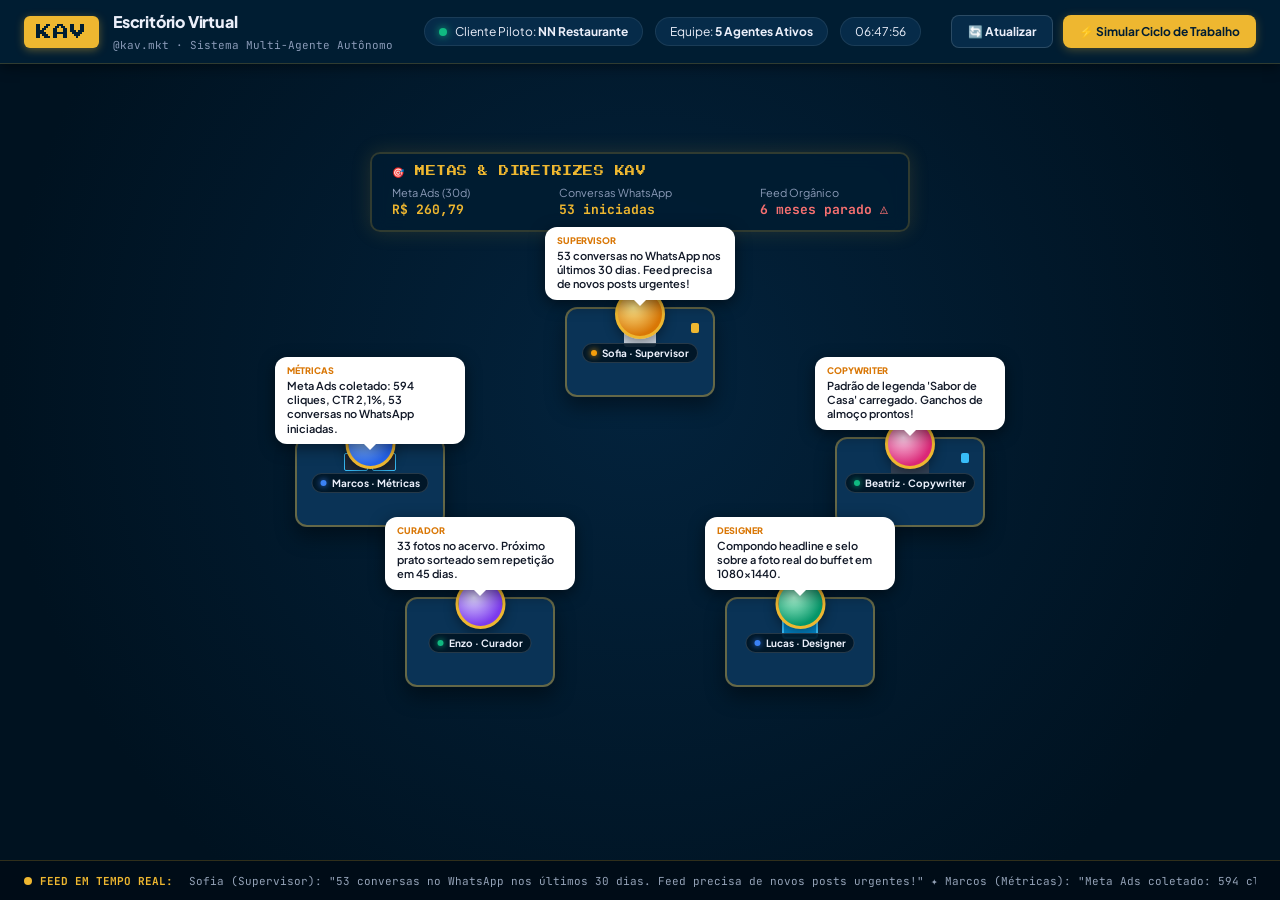
==== escritorio-kav/index.html @ 00865d6b "feat: cria ambiente visual do escritorio virtual da Kav (avatares e estacoes)" ====
<!DOCTYPE html>
<html lang="pt-BR">
<head>
  <meta charset="UTF-8">
  <meta name="viewport" content="width=device-width, initial-scale=1.0">
  <title>Kav — Escritório Virtual de Agentes de IA</title>
  <link rel="preconnect" href="https://fonts.googleapis.com">
  <link rel="preconnect" href="https://fonts.gstatic.com" crossorigin>
  <link href="https://fonts.googleapis.com/css2?family=Press+Start+2P&family=Plus+Jakarta+Sans:wght@400;600;700;800&family=JetBrains+Mono:wght@400;600&display=swap" rel="stylesheet">
  <link rel="stylesheet" href="style.css">
</head>
<body>
  <!-- Header / Top Bar -->
  <header class="top-nav">
    <div class="brand">
      <div class="brand-logo">KAV</div>
      <div class="brand-meta">
        <h1>Escritório Virtual</h1>
        <span class="sub">@kav.mkt · Sistema Multi-Agente Autônomo</span>
      </div>
    </div>

    <div class="status-center">
      <div class="pill client-pill">
        <span class="dot live"></span>
        <span>Cliente Piloto: <strong>NN Restaurante</strong></span>
      </div>
      <div class="pill team-pill">
        <span>Equipe: <strong>5 Agentes Ativos</strong></span>
      </div>
      <div class="pill time-pill" id="live-clock">--:--:--</div>
    </div>

    <div class="actions">
      <button id="btn-refresh" class="btn btn-secondary" title="Recarregar estado atual dos agentes">
        🔄 Atualizar
      </button>
      <button id="btn-demo" class="btn btn-primary" title="Demonstrar o fluxo completo dos agentes trabalhando em cadeia">
        ⚡ Simular Ciclo de Trabalho
      </button>
    </div>
  </header>

  <!-- Main Isometric Office Canvas / Container -->
  <main class="office-container">
    <div class="isometric-world">
      <!-- Office Wall Decor & Whiteboard -->
      <div class="wall-board">
        <div class="board-header">🎯 METAS & DIRETRIZES KAV</div>
        <div class="board-content">
          <div class="board-metric">
            <span class="label">Meta Ads (30d)</span>
            <span class="val highlight">R$ 260,79</span>
          </div>
          <div class="board-metric">
            <span class="label">Conversas WhatsApp</span>
            <span class="val highlight">53 iniciadas</span>
          </div>
          <div class="board-metric">
            <span class="label">Feed Orgânico</span>
            <span class="val warning">6 meses parado ⚠️</span>
          </div>
        </div>
      </div>

      <!-- Floor Grid & Workstations -->
      <div class="office-floor">

        <!-- 1. Estação Supervisor (Centro / Diretoria) -->
        <div class="workstation station-supervisor" data-agent="supervisor">
          <div class="speech-bubble" id="bubble-supervisor">
            <span class="agent-tag">Supervisor</span>
            <p class="bubble-text">Monitorando contas e alinhamento entre tráfego e conteúdo.</p>
          </div>
          <div class="desk supervisor-desk">
            <div class="desk-surface">
              <div class="laptop pro"></div>
              <div class="coffee-mug gold"></div>
              <div class="dashboard-holo"></div>
            </div>
            <div class="avatar-entity" id="avatar-supervisor">
              <div class="avatar-sprite avatar-sofia"></div>
              <div class="name-badge">
                <span class="badge-dot status-online"></span>
                <span>Sofia · Supervisor</span>
              </div>
            </div>
          </div>
        </div>

        <!-- 2. Estação Analista de Métricas -->
        <div class="workstation station-metricas" data-agent="metricas">
          <div class="speech-bubble" id="bubble-metricas">
            <span class="agent-tag">Métricas</span>
            <p class="bubble-text">Conectado à Graph API do Meta Ads. 53 conversas ativas.</p>
          </div>
          <div class="desk analytics-desk">
            <div class="desk-surface">
              <div class="multi-monitors">
                <div class="screen screen-left"></div>
                <div class="screen screen-main"></div>
              </div>
              <div class="server-rack-small"></div>
            </div>
            <div class="avatar-entity" id="avatar-metricas">
              <div class="avatar-sprite avatar-marcos"></div>
              <div class="name-badge">
                <span class="badge-dot status-online"></span>
                <span>Marcos · Métricas</span>
              </div>
            </div>
          </div>
        </div>

        <!-- 3. Estação Redatora / Copywriter -->
        <div class="workstation station-copywriter" data-agent="copywriter">
          <div class="speech-bubble" id="bubble-copywriter">
            <span class="agent-tag">Copywriter</span>
            <p class="bubble-text">Escrevendo chamadas e legendas no padrão do cliente.</p>
          </div>
          <div class="desk copy-desk">
            <div class="desk-surface">
              <div class="keyboard-mech"></div>
              <div class="paper-stack"></div>
              <div class="coffee-mug navy"></div>
            </div>
            <div class="avatar-entity" id="avatar-copywriter">
              <div class="avatar-sprite avatar-beatriz"></div>
              <div class="name-badge">
                <span class="badge-dot status-online"></span>
                <span>Beatriz · Copywriter</span>
              </div>
            </div>
          </div>
        </div>

        <!-- 4. Estação Designer / Diretor de Arte -->
        <div class="workstation station-designer" data-agent="designer">
          <div class="speech-bubble" id="bubble-designer">
            <span class="agent-tag">Designer</span>
            <p class="bubble-text">Diagramando layouts 1080x1440 sobre as fotos reais.</p>
          </div>
          <div class="desk design-desk">
            <div class="desk-surface">
              <div class="drawing-tablet"></div>
              <div class="pantone-swatch"></div>
              <div class="post-preview-holo"></div>
            </div>
            <div class="avatar-entity" id="avatar-designer">
              <div class="avatar-sprite avatar-lucas"></div>
              <div class="name-badge">
                <span class="badge-dot status-online"></span>
                <span>Lucas · Designer</span>
              </div>
            </div>
          </div>
        </div>

        <!-- 5. Estação Curador de Catálogo & Acervo -->
        <div class="workstation station-pesquisador" data-agent="pesquisador">
          <div class="speech-bubble" id="bubble-pesquisador">
            <span class="agent-tag">Curador</span>
            <p class="bubble-text">33 fotos no acervo. Rotação ativa sem repetições em 45 dias.</p>
          </div>
          <div class="desk curator-desk">
            <div class="desk-surface">
              <div class="photo-album"></div>
              <div class="catalog-box"></div>
            </div>
            <div class="avatar-entity" id="avatar-pesquisador">
              <div class="avatar-sprite avatar-enzo"></div>
              <div class="name-badge">
                <span class="badge-dot status-online"></span>
                <span>Enzo · Curador</span>
              </div>
            </div>
          </div>
        </div>

      </div> <!-- /office-floor -->
    </div> <!-- /isometric-world -->
  </main>

  <!-- Live Feed Ticker at Bottom -->
  <footer class="activity-bar">
    <div class="feed-label">
      <span class="pulse-indicator"></span>
      <span>FEED EM TEMPO REAL:</span>
    </div>
    <div class="feed-ticker-container">
      <div class="feed-ticker" id="feed-ticker">
        Carregando atividades dos agentes da Kav...
      </div>
    </div>
  </footer>

  <!-- Modal / Crachá Detalhado do Funcionário -->
  <div class="modal-overlay" id="agent-modal">
    <div class="modal-card">
      <button class="btn-close" id="modal-close">&times;</button>
      <div class="modal-header">
        <div class="modal-avatar-preview" id="modal-avatar-icon"></div>
        <div>
          <h2 id="modal-name">Nome do Agente</h2>
          <span class="modal-role" id="modal-role">Cargo</span>
          <span class="modal-dept" id="modal-dept">Departamento</span>
        </div>
      </div>

      <div class="modal-body">
        <div class="modal-section">
          <h4>STATUS ATUAL</h4>
          <div class="status-indicator-box">
            <span class="badge-dot" id="modal-status-dot"></span>
            <span id="modal-status-text">Online</span>
          </div>
        </div>

        <div class="modal-section">
          <h4>EM EXECUÇÃO</h4>
          <p class="task-desc" id="modal-current-task">Monitorando contas e campanhas.</p>
        </div>

        <div class="modal-section">
          <h4>FALA DO AVATAR</h4>
          <div class="quote-box" id="modal-speech">"..."</div>
        </div>

        <div class="modal-section">
          <h4>HISTÓRICO RECENTE</h4>
          <ul class="activity-history-list" id="modal-history">
            <li>Nenhuma atividade registrada ainda.</li>
          </ul>
        </div>
      </div>
    </div>
  </div>

  <script src="app.js"></script>
</body>
</html>
---- escritorio-kav/style.css ----
:root {
  --bg-dark: #001220;
  --bg-surface: #001D32;
  --bg-surface-elevated: #062b49;
  --border-color: rgba(238, 183, 48, 0.2);
  --border-active: #EEB730;
  
  --kav-navy: #001D32;
  --kav-gold: #EEB730;
  --kav-light: #EBEFFA;
  --kav-slate: #4D587B;
  
  --status-online: #10B981;
  --status-working: #3B82F6;
  --status-alert: #F59E0B;
  --status-critical: #EF4444;

  --shadow-glow: 0 0 20px rgba(238, 183, 48, 0.15);
}

* {
  box-sizing: border-box;
  margin: 0;
  padding: 0;
}

body {
  font-family: 'Plus Jakarta Sans', sans-serif;
  background-color: var(--bg-dark);
  color: var(--kav-light);
  height: 100vh;
  display: flex;
  flex-direction: column;
  overflow: hidden;
  user-select: none;
}

/* Header */
.top-nav {
  height: 64px;
  background: var(--bg-surface);
  border-bottom: 1px solid var(--border-color);
  display: flex;
  align-items: center;
  justify-content: space-between;
  padding: 0 24px;
  z-index: 100;
  box-shadow: 0 4px 12px rgba(0, 0, 0, 0.4);
}

.brand {
  display: flex;
  align-items: center;
  gap: 14px;
}

.brand-logo {
  font-family: 'Press Start 2P', monospace;
  font-size: 16px;
  background: var(--kav-gold);
  color: var(--kav-navy);
  padding: 8px 12px;
  border-radius: 6px;
  box-shadow: 0 2px 8px rgba(238, 183, 48, 0.4);
  letter-spacing: 1px;
}

.brand-meta h1 {
  font-size: 16px;
  font-weight: 800;
  color: var(--kav-light);
  letter-spacing: -0.2px;
}

.brand-meta .sub {
  font-size: 11px;
  color: #8A9BB8;
  font-family: 'JetBrains Mono', monospace;
}

.status-center {
  display: flex;
  align-items: center;
  gap: 12px;
}

.pill {
  display: flex;
  align-items: center;
  gap: 8px;
  background: var(--bg-surface-elevated);
  padding: 6px 14px;
  border-radius: 20px;
  font-size: 12px;
  border: 1px solid rgba(255, 255, 255, 0.08);
}

.dot.live {
  width: 8px;
  height: 8px;
  background: var(--status-online);
  border-radius: 50%;
  box-shadow: 0 0 8px var(--status-online);
  animation: pulse 1.5s infinite;
}

.actions {
  display: flex;
  gap: 10px;
}

.btn {
  font-family: 'Plus Jakarta Sans', sans-serif;
  font-size: 12px;
  font-weight: 700;
  padding: 8px 16px;
  border-radius: 8px;
  border: none;
  cursor: pointer;
  transition: all 0.2s ease;
  display: flex;
  align-items: center;
  gap: 6px;
}

.btn-primary {
  background: var(--kav-gold);
  color: var(--kav-navy);
  box-shadow: 0 2px 10px rgba(238, 183, 48, 0.3);
}

.btn-primary:hover {
  background: #f7c756;
  transform: translateY(-1px);
}

.btn-secondary {
  background: var(--bg-surface-elevated);
  color: var(--kav-light);
  border: 1px solid rgba(255, 255, 255, 0.15);
}

.btn-secondary:hover {
  background: #0b3d66;
}

/* Office Container / Isometric Stage */
.office-container {
  flex: 1;
  position: relative;
  display: flex;
  justify-content: center;
  align-items: center;
  background: radial-gradient(circle at 50% 40%, #03233d 0%, var(--bg-dark) 80%);
  overflow: auto;
  padding: 20px;
}

.isometric-world {
  position: relative;
  width: 1000px;
  height: 640px;
}

/* Wall Decor / Whiteboard */
.wall-board {
  position: absolute;
  top: 10px;
  left: 50%;
  transform: translateX(-50%);
  width: 540px;
  background: rgba(0, 29, 50, 0.85);
  border: 2px solid var(--border-color);
  border-radius: 10px;
  padding: 12px 20px;
  backdrop-filter: blur(8px);
  box-shadow: var(--shadow-glow);
  z-index: 5;
}

.board-header {
  font-family: 'Press Start 2P', monospace;
  font-size: 10px;
  color: var(--kav-gold);
  margin-bottom: 8px;
  letter-spacing: 0.5px;
}

.board-content {
  display: flex;
  justify-content: space-between;
}

.board-metric {
  display: flex;
  flex-direction: column;
  gap: 2px;
}

.board-metric .label {
  font-size: 11px;
  color: #8A9BB8;
}

.board-metric .val {
  font-size: 13px;
  font-weight: 700;
  font-family: 'JetBrains Mono', monospace;
}

.board-metric .val.highlight {
  color: var(--kav-gold);
}

.board-metric .val.warning {
  color: #F87171;
}

/* Floor & Workstations */
.office-floor {
  position: relative;
  width: 100%;
  height: 100%;
}

.workstation {
  position: absolute;
  width: 220px;
  height: 190px;
  cursor: pointer;
  transition: transform 0.25s ease;
}

.workstation:hover {
  transform: scale(1.04);
}

/* Positions of Stations in Room */
.station-supervisor {
  top: 130px;
  left: 390px; /* Center top */
  z-index: 20;
}

.station-metricas {
  top: 260px;
  left: 120px; /* Left middle */
  z-index: 25;
}

.station-copywriter {
  top: 260px;
  right: 120px; /* Right middle */
  z-index: 25;
}

.station-pesquisador {
  top: 420px;
  left: 230px; /* Bottom left */
  z-index: 30;
}

.station-designer {
  top: 420px;
  right: 230px; /* Bottom right */
  z-index: 30;
}

/* Speech Bubble */
.speech-bubble {
  position: absolute;
  top: -45px;
  left: 50%;
  transform: translateX(-50%);
  background: #ffffff;
  color: #001D32;
  border-radius: 12px;
  padding: 8px 12px;
  font-size: 11px;
  line-height: 1.3;
  width: 190px;
  box-shadow: 0 4px 15px rgba(0, 0, 0, 0.5);
  pointer-events: none;
  z-index: 50;
  transition: opacity 0.3s ease, transform 0.3s ease;
}

.speech-bubble::after {
  content: '';
  position: absolute;
  bottom: -6px;
  left: 50%;
  transform: translateX(-50%);
  border-width: 6px 6px 0;
  border-style: solid;
  border-color: #ffffff transparent transparent;
}

.speech-bubble .agent-tag {
  font-size: 9px;
  font-weight: 800;
  text-transform: uppercase;
  color: #D97706;
  display: block;
  margin-bottom: 2px;
}

.speech-bubble .bubble-text {
  font-weight: 600;
  color: #111827;
}

/* Desk Styling */
.desk {
  position: relative;
  width: 150px;
  height: 90px;
  margin: 35px auto 0;
  background: #0a3356;
  border: 2px solid rgba(238, 183, 48, 0.4);
  border-radius: 12px;
  box-shadow: 0 10px 20px rgba(0, 0, 0, 0.4);
}

.desk-surface {
  position: relative;
  width: 100%;
  height: 100%;
  padding: 8px;
}

/* Avatar Sprite & Representation */
.avatar-entity {
  position: absolute;
  top: -20px;
  left: 50%;
  transform: translateX(-50%);
  display: flex;
  flex-direction: column;
  align-items: center;
}

.avatar-sprite {
  width: 50px;
  height: 50px;
  border-radius: 50%;
  border: 3px solid var(--kav-gold);
  background-size: cover;
  background-position: center;
  box-shadow: 0 4px 12px rgba(0, 0, 0, 0.4);
  animation: floatAvatar 3s ease-in-out infinite;
}

/* Different avatar illustrations / icons */
.avatar-sofia {
  background: linear-gradient(135deg, #F59E0B, #B45309);
  background-image: radial-gradient(circle at 35% 35%, #FDE68A 0%, #D97706 70%);
}

.avatar-marcos {
  background: linear-gradient(135deg, #3B82F6, #1D4ED8);
  background-image: radial-gradient(circle at 35% 35%, #93C5FD 0%, #2563EB 70%);
}

.avatar-beatriz {
  background: linear-gradient(135deg, #EC4899, #BE185D);
  background-image: radial-gradient(circle at 35% 35%, #FBCFE8 0%, #DB2777 70%);
}

.avatar-lucas {
  background: linear-gradient(135deg, #10B981, #047857);
  background-image: radial-gradient(circle at 35% 35%, #A7F3D0 0%, #059669 70%);
}

.avatar-enzo {
  background: linear-gradient(135deg, #8B5CF6, #6D28D9);
  background-image: radial-gradient(circle at 35% 35%, #DDD6FE 0%, #7C3AED 70%);
}

.name-badge {
  margin-top: 4px;
  background: rgba(0, 20, 36, 0.9);
  border: 1px solid rgba(255, 255, 255, 0.15);
  border-radius: 12px;
  padding: 3px 8px;
  font-size: 10px;
  font-weight: 700;
  display: flex;
  align-items: center;
  gap: 5px;
  white-space: nowrap;
}

.badge-dot {
  width: 6px;
  height: 6px;
  border-radius: 50%;
}

.badge-dot.status-online { background: var(--status-online); box-shadow: 0 0 6px var(--status-online); }
.badge-dot.status-trabalhando { background: var(--status-working); box-shadow: 0 0 6px var(--status-working); }
.badge-dot.status-alerta { background: var(--status-alert); box-shadow: 0 0 6px var(--status-alert); }

/* Decorative Furniture Elements */
.laptop.pro {
  width: 32px;
  height: 20px;
  background: #CBD5E1;
  border-radius: 3px;
  margin: 10px auto 0;
  border-top: 2px solid #38BDF8;
}

.multi-monitors {
  display: flex;
  gap: 4px;
  justify-content: center;
  margin-top: 6px;
}

.multi-monitors .screen {
  width: 24px;
  height: 18px;
  background: #1E293B;
  border: 1px solid #38BDF8;
  border-radius: 2px;
}

.drawing-tablet {
  width: 36px;
  height: 24px;
  background: #0284C7;
  border: 2px solid #38BDF8;
  border-radius: 4px;
  margin: 8px auto 0;
}

.keyboard-mech {
  width: 38px;
  height: 16px;
  background: #334155;
  border-radius: 2px;
  margin: 12px auto 0;
}

.coffee-mug {
  width: 8px;
  height: 10px;
  border-radius: 2px;
  position: absolute;
  top: 14px;
  right: 14px;
}

.coffee-mug.gold { background: var(--kav-gold); }
.coffee-mug.navy { background: #38BDF8; }

/* Bottom Live Ticker */
.activity-bar {
  height: 40px;
  background: #000c17;
  border-top: 1px solid var(--border-color);
  display: flex;
  align-items: center;
  padding: 0 24px;
  font-family: 'JetBrains Mono', monospace;
  font-size: 11px;
}

.feed-label {
  display: flex;
  align-items: center;
  gap: 8px;
  color: var(--kav-gold);
  font-weight: 700;
  margin-right: 16px;
}

.pulse-indicator {
  width: 8px;
  height: 8px;
  background: var(--kav-gold);
  border-radius: 50%;
  animation: pulse 1s infinite;
}

.feed-ticker-container {
  flex: 1;
  overflow: hidden;
  white-space: nowrap;
}

.feed-ticker {
  color: #94A3B8;
}

/* Modal / Crachá */
.modal-overlay {
  position: fixed;
  inset: 0;
  background: rgba(0, 10, 20, 0.75);
  backdrop-filter: blur(6px);
  display: none;
  justify-content: center;
  align-items: center;
  z-index: 1000;
}

.modal-overlay.open {
  display: flex;
}

.modal-card {
  width: 440px;
  background: var(--bg-surface);
  border: 2px solid var(--kav-gold);
  border-radius: 14px;
  padding: 24px;
  box-shadow: 0 10px 40px rgba(0, 0, 0, 0.7);
  position: relative;
  animation: modalEnter 0.25s ease-out;
}

.btn-close {
  position: absolute;
  top: 16px;
  right: 16px;
  background: none;
  border: none;
  color: #94A3B8;
  font-size: 24px;
  cursor: pointer;
}

.btn-close:hover {
  color: #ffffff;
}

.modal-header {
  display: flex;
  align-items: center;
  gap: 16px;
  margin-bottom: 20px;
  padding-bottom: 16px;
  border-bottom: 1px solid rgba(255, 255, 255, 0.1);
}

.modal-avatar-preview {
  width: 64px;
  height: 64px;
  border-radius: 50%;
  border: 3px solid var(--kav-gold);
}

.modal-header h2 {
  font-size: 18px;
  font-weight: 800;
  color: var(--kav-light);
}

.modal-role {
  display: block;
  font-size: 13px;
  color: var(--kav-gold);
  font-weight: 600;
}

.modal-dept {
  display: inline-block;
  font-size: 11px;
  color: #8A9BB8;
  font-family: 'JetBrains Mono', monospace;
}

.modal-section {
  margin-bottom: 14px;
}

.modal-section h4 {
  font-size: 10px;
  font-family: 'JetBrains Mono', monospace;
  color: #8A9BB8;
  letter-spacing: 0.5px;
  margin-bottom: 6px;
}

.status-indicator-box {
  display: inline-flex;
  align-items: center;
  gap: 6px;
  background: var(--bg-surface-elevated);
  padding: 4px 10px;
  border-radius: 6px;
  font-size: 12px;
  font-weight: 700;
}

.task-desc {
  font-size: 13px;
  line-height: 1.4;
  color: var(--kav-light);
}

.quote-box {
  background: rgba(238, 183, 48, 0.08);
  border-left: 3px solid var(--kav-gold);
  padding: 8px 12px;
  border-radius: 0 6px 6px 0;
  font-size: 12px;
  font-style: italic;
  color: #FDE68A;
}

.activity-history-list {
  list-style: none;
  font-size: 11px;
  font-family: 'JetBrains Mono', monospace;
  color: #94A3B8;
  display: flex;
  flex-direction: column;
  gap: 6px;
  max-height: 120px;
  overflow-y: auto;
}

.activity-history-list li {
  padding-left: 10px;
  position: relative;
}

.activity-history-list li::before {
  content: '▸';
  position: absolute;
  left: 0;
  color: var(--kav-gold);
}

/* Animations */
@keyframes pulse {
  0% { opacity: 0.6; transform: scale(0.95); }
  50% { opacity: 1; transform: scale(1.1); }
  100% { opacity: 0.6; transform: scale(0.95); }
}

@keyframes floatAvatar {
  0% { transform: translateY(0); }
  50% { transform: translateY(-4px); }
  100% { transform: translateY(0); }
}

@keyframes modalEnter {
  from { opacity: 0; transform: scale(0.92); }
  to { opacity: 1; transform: scale(1); }
}
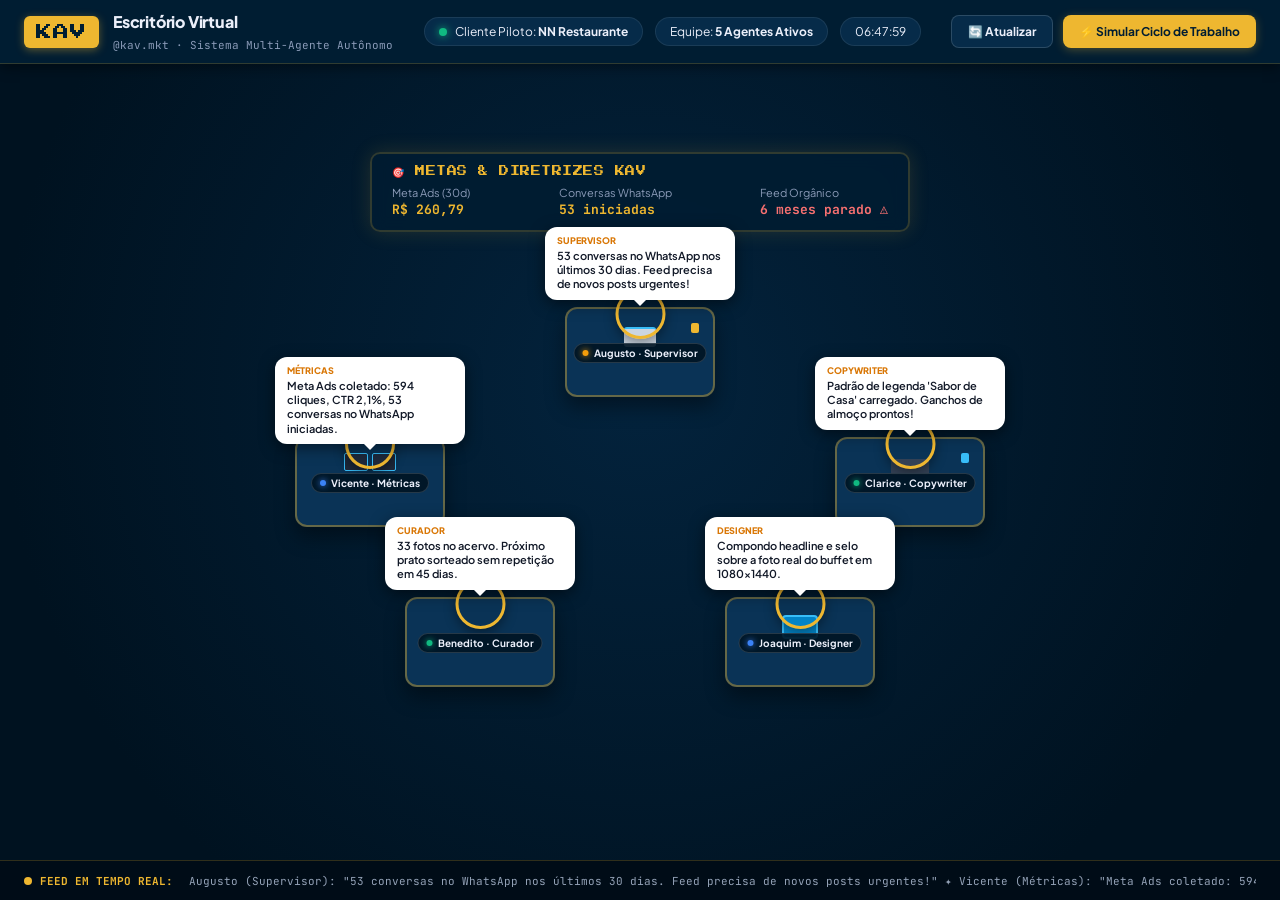
==== commit b2e8e73a: "refactor: altera nomes dos agentes para nomes classicos tradicionais" ====
--- a/escritorio-kav/index.html
+++ b/escritorio-kav/index.html
@@ -79,10 +79,10 @@
               <div class="dashboard-holo"></div>
             </div>
             <div class="avatar-entity" id="avatar-supervisor">
-              <div class="avatar-sprite avatar-sofia"></div>
-              <div class="name-badge">
-                <span class="badge-dot status-online"></span>
-                <span>Sofia · Supervisor</span>
+              <div class="avatar-sprite avatar-augusto"></div>
+              <div class="name-badge">
+                <span class="badge-dot status-online"></span>
+                <span>Augusto · Supervisor</span>
               </div>
             </div>
           </div>
@@ -103,10 +103,10 @@
               <div class="server-rack-small"></div>
             </div>
             <div class="avatar-entity" id="avatar-metricas">
-              <div class="avatar-sprite avatar-marcos"></div>
-              <div class="name-badge">
-                <span class="badge-dot status-online"></span>
-                <span>Marcos · Métricas</span>
+              <div class="avatar-sprite avatar-vicente"></div>
+              <div class="name-badge">
+                <span class="badge-dot status-online"></span>
+                <span>Vicente · Métricas</span>
               </div>
             </div>
           </div>
@@ -125,10 +125,10 @@
               <div class="coffee-mug navy"></div>
             </div>
             <div class="avatar-entity" id="avatar-copywriter">
-              <div class="avatar-sprite avatar-beatriz"></div>
-              <div class="name-badge">
-                <span class="badge-dot status-online"></span>
-                <span>Beatriz · Copywriter</span>
+              <div class="avatar-sprite avatar-clarice"></div>
+              <div class="name-badge">
+                <span class="badge-dot status-online"></span>
+                <span>Clarice · Copywriter</span>
               </div>
             </div>
           </div>
@@ -147,10 +147,10 @@
               <div class="post-preview-holo"></div>
             </div>
             <div class="avatar-entity" id="avatar-designer">
-              <div class="avatar-sprite avatar-lucas"></div>
-              <div class="name-badge">
-                <span class="badge-dot status-online"></span>
-                <span>Lucas · Designer</span>
+              <div class="avatar-sprite avatar-joaquim"></div>
+              <div class="name-badge">
+                <span class="badge-dot status-online"></span>
+                <span>Joaquim · Designer</span>
               </div>
             </div>
           </div>
@@ -168,10 +168,10 @@
               <div class="catalog-box"></div>
             </div>
             <div class="avatar-entity" id="avatar-pesquisador">
-              <div class="avatar-sprite avatar-enzo"></div>
-              <div class="name-badge">
-                <span class="badge-dot status-online"></span>
-                <span>Enzo · Curador</span>
+              <div class="avatar-sprite avatar-benedito"></div>
+              <div class="name-badge">
+                <span class="badge-dot status-online"></span>
+                <span>Benedito · Curador</span>
               </div>
             </div>
           </div>
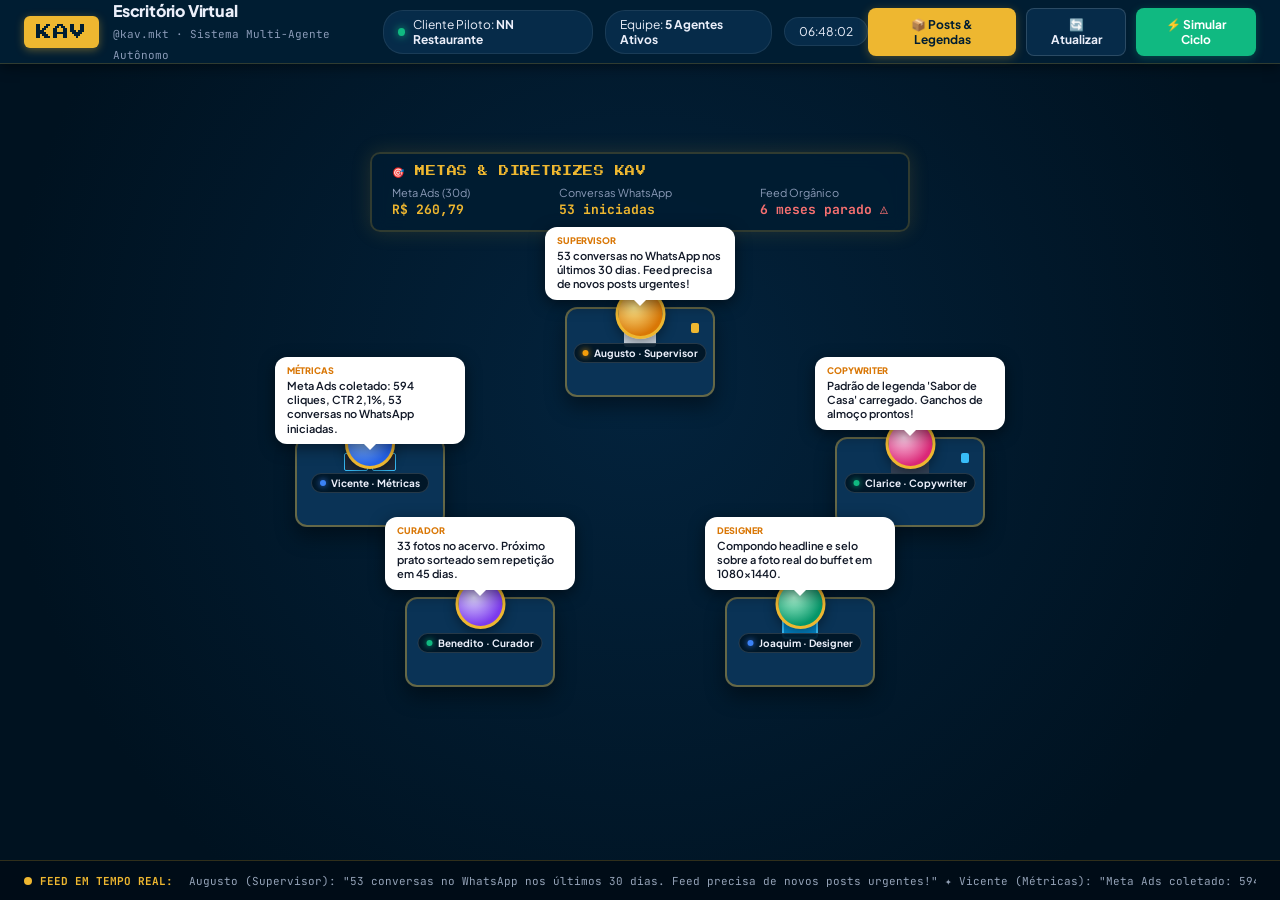
==== commit d54c7be7: "feat: adiciona gaveta de posts e legendas prontas direto no escritorio visual" ====
--- a/escritorio-kav/index.html
+++ b/escritorio-kav/index.html
@@ -32,11 +32,14 @@
     </div>
 
     <div class="actions">
+      <button id="btn-posts" class="btn btn-primary" title="Abrir gaveta com todos os posts, artes e legendas criadas pelos agentes">
+        📦 Posts & Legendas
+      </button>
       <button id="btn-refresh" class="btn btn-secondary" title="Recarregar estado atual dos agentes">
         🔄 Atualizar
       </button>
-      <button id="btn-demo" class="btn btn-primary" title="Demonstrar o fluxo completo dos agentes trabalhando em cadeia">
-        ⚡ Simular Ciclo de Trabalho
+      <button id="btn-demo" class="btn btn-accent" title="Demonstrar o fluxo completo dos agentes trabalhando em cadeia">
+        ⚡ Simular Ciclo
       </button>
     </div>
   </header>
@@ -236,6 +239,23 @@
     </div>
   </div>
 
+  <!-- Sliding Drawer: Posts & Legendas Criados -->
+  <div class="drawer-overlay" id="posts-drawer-overlay">
+    <div class="drawer-panel" id="posts-drawer">
+      <div class="drawer-header">
+        <div class="drawer-title-area">
+          <h2>📦 Entregas dos Agentes</h2>
+          <span class="drawer-sub">Posts, chamadas e legendas prontas para publicação</span>
+        </div>
+        <button class="btn-close-drawer" id="btn-close-drawer">&times;</button>
+      </div>
+
+      <div class="drawer-content" id="posts-list-container">
+        <!-- Preenchido dinamicamente pelo app.js -->
+      </div>
+    </div>
+  </div>
+
   <script src="app.js"></script>
 </body>
 </html>
--- a/escritorio-kav/style.css
+++ b/escritorio-kav/style.css
@@ -144,6 +144,17 @@
   background: #0b3d66;
 }
 
+.btn-accent {
+  background: #10B981;
+  color: #ffffff;
+  box-shadow: 0 2px 8px rgba(16, 185, 129, 0.3);
+}
+
+.btn-accent:hover {
+  background: #059669;
+  transform: translateY(-1px);
+}
+
 /* Office Container / Isometric Stage */
 .office-container {
   flex: 1;
@@ -238,31 +249,31 @@
 /* Positions of Stations in Room */
 .station-supervisor {
   top: 130px;
-  left: 390px; /* Center top */
+  left: 390px;
   z-index: 20;
 }
 
 .station-metricas {
   top: 260px;
-  left: 120px; /* Left middle */
+  left: 120px;
   z-index: 25;
 }
 
 .station-copywriter {
   top: 260px;
-  right: 120px; /* Right middle */
+  right: 120px;
   z-index: 25;
 }
 
 .station-pesquisador {
   top: 420px;
-  left: 230px; /* Bottom left */
+  left: 230px;
   z-index: 30;
 }
 
 .station-designer {
   top: 420px;
-  right: 230px; /* Bottom right */
+  right: 230px;
   z-index: 30;
 }
 
@@ -351,28 +362,28 @@
   animation: floatAvatar 3s ease-in-out infinite;
 }
 
-/* Different avatar illustrations / icons */
-.avatar-sofia {
+/* Nomes Clássicos dos Avatares */
+.avatar-augusto, .avatar-sofia {
   background: linear-gradient(135deg, #F59E0B, #B45309);
   background-image: radial-gradient(circle at 35% 35%, #FDE68A 0%, #D97706 70%);
 }
 
-.avatar-marcos {
+.avatar-vicente, .avatar-marcos {
   background: linear-gradient(135deg, #3B82F6, #1D4ED8);
   background-image: radial-gradient(circle at 35% 35%, #93C5FD 0%, #2563EB 70%);
 }
 
-.avatar-beatriz {
+.avatar-clarice, .avatar-beatriz {
   background: linear-gradient(135deg, #EC4899, #BE185D);
   background-image: radial-gradient(circle at 35% 35%, #FBCFE8 0%, #DB2777 70%);
 }
 
-.avatar-lucas {
+.avatar-joaquim, .avatar-lucas {
   background: linear-gradient(135deg, #10B981, #047857);
   background-image: radial-gradient(circle at 35% 35%, #A7F3D0 0%, #059669 70%);
 }
 
-.avatar-enzo {
+.avatar-benedito, .avatar-enzo {
   background: linear-gradient(135deg, #8B5CF6, #6D28D9);
   background-image: radial-gradient(circle at 35% 35%, #DDD6FE 0%, #7C3AED 70%);
 }
@@ -401,7 +412,7 @@
 .badge-dot.status-trabalhando { background: var(--status-working); box-shadow: 0 0 6px var(--status-working); }
 .badge-dot.status-alerta { background: var(--status-alert); box-shadow: 0 0 6px var(--status-alert); }
 
-/* Decorative Furniture Elements */
+/* Furniture Elements */
 .laptop.pro {
   width: 32px;
   height: 20px;
@@ -635,6 +646,166 @@
   color: var(--kav-gold);
 }
 
+/* Sliding Drawer (Posts & Legendas) */
+.drawer-overlay {
+  position: fixed;
+  inset: 0;
+  background: rgba(0, 10, 20, 0.6);
+  backdrop-filter: blur(4px);
+  display: none;
+  justify-content: flex-end;
+  z-index: 1050;
+  animation: fadeIn 0.2s ease;
+}
+
+.drawer-overlay.open {
+  display: flex;
+}
+
+.drawer-panel {
+  width: 520px;
+  max-width: 90vw;
+  height: 100vh;
+  background: var(--bg-surface);
+  border-left: 2px solid var(--kav-gold);
+  display: flex;
+  flex-direction: column;
+  box-shadow: -10px 0 30px rgba(0, 0, 0, 0.7);
+  animation: slideLeft 0.3s cubic-bezier(0.16, 1, 0.3, 1);
+}
+
+.drawer-header {
+  padding: 20px 24px;
+  border-bottom: 1px solid rgba(255, 255, 255, 0.1);
+  display: flex;
+  justify-content: space-between;
+  align-items: flex-start;
+  background: #001524;
+}
+
+.drawer-title-area h2 {
+  font-size: 18px;
+  font-weight: 800;
+  color: var(--kav-gold);
+  margin-bottom: 2px;
+}
+
+.drawer-sub {
+  font-size: 11px;
+  color: #8A9BB8;
+  font-family: 'JetBrains Mono', monospace;
+}
+
+.btn-close-drawer {
+  background: none;
+  border: none;
+  color: #8A9BB8;
+  font-size: 26px;
+  cursor: pointer;
+  line-height: 1;
+}
+
+.btn-close-drawer:hover {
+  color: #ffffff;
+}
+
+.drawer-content {
+  flex: 1;
+  overflow-y: auto;
+  padding: 20px 24px;
+  display: flex;
+  flex-direction: column;
+  gap: 20px;
+}
+
+/* Post Cards inside Drawer */
+.post-delivery-card {
+  background: var(--bg-surface-elevated);
+  border: 1px solid rgba(238, 183, 48, 0.3);
+  border-radius: 12px;
+  padding: 16px;
+  display: flex;
+  flex-direction: column;
+  gap: 12px;
+  box-shadow: 0 4px 15px rgba(0, 0, 0, 0.3);
+}
+
+.post-card-meta {
+  display: flex;
+  justify-content: space-between;
+  align-items: center;
+  font-size: 11px;
+  color: #8A9BB8;
+  font-family: 'JetBrains Mono', monospace;
+  border-bottom: 1px solid rgba(255, 255, 255, 0.06);
+  padding-bottom: 8px;
+}
+
+.post-badge {
+  background: rgba(238, 183, 48, 0.15);
+  color: var(--kav-gold);
+  padding: 2px 8px;
+  border-radius: 4px;
+  font-weight: 700;
+}
+
+.post-card-headline {
+  font-size: 14px;
+  font-weight: 700;
+  color: var(--kav-light);
+}
+
+.post-caption-box {
+  background: #001220;
+  border: 1px solid rgba(255, 255, 255, 0.08);
+  border-radius: 8px;
+  padding: 12px;
+  font-size: 12px;
+  line-height: 1.5;
+  color: #D1D5DB;
+  white-space: pre-wrap;
+  font-family: 'Plus Jakarta Sans', sans-serif;
+  max-height: 180px;
+  overflow-y: auto;
+}
+
+.post-card-footer {
+  display: flex;
+  justify-content: space-between;
+  align-items: center;
+  margin-top: 4px;
+}
+
+.post-creators {
+  font-size: 10px;
+  color: #8A9BB8;
+  font-family: 'JetBrains Mono', monospace;
+}
+
+.btn-copy {
+  background: var(--kav-gold);
+  color: var(--kav-navy);
+  border: none;
+  padding: 6px 14px;
+  border-radius: 6px;
+  font-size: 11px;
+  font-weight: 700;
+  cursor: pointer;
+  transition: all 0.2s ease;
+  display: flex;
+  align-items: center;
+  gap: 5px;
+}
+
+.btn-copy:hover {
+  background: #f7c756;
+}
+
+.btn-copy.copied {
+  background: var(--status-online);
+  color: #ffffff;
+}
+
 /* Animations */
 @keyframes pulse {
   0% { opacity: 0.6; transform: scale(0.95); }
@@ -652,3 +823,13 @@
   from { opacity: 0; transform: scale(0.92); }
   to { opacity: 1; transform: scale(1); }
 }
+
+@keyframes slideLeft {
+  from { transform: translateX(100%); }
+  to { transform: translateX(0); }
+}
+
+@keyframes fadeIn {
+  from { opacity: 0; }
+  to { opacity: 1; }
+}
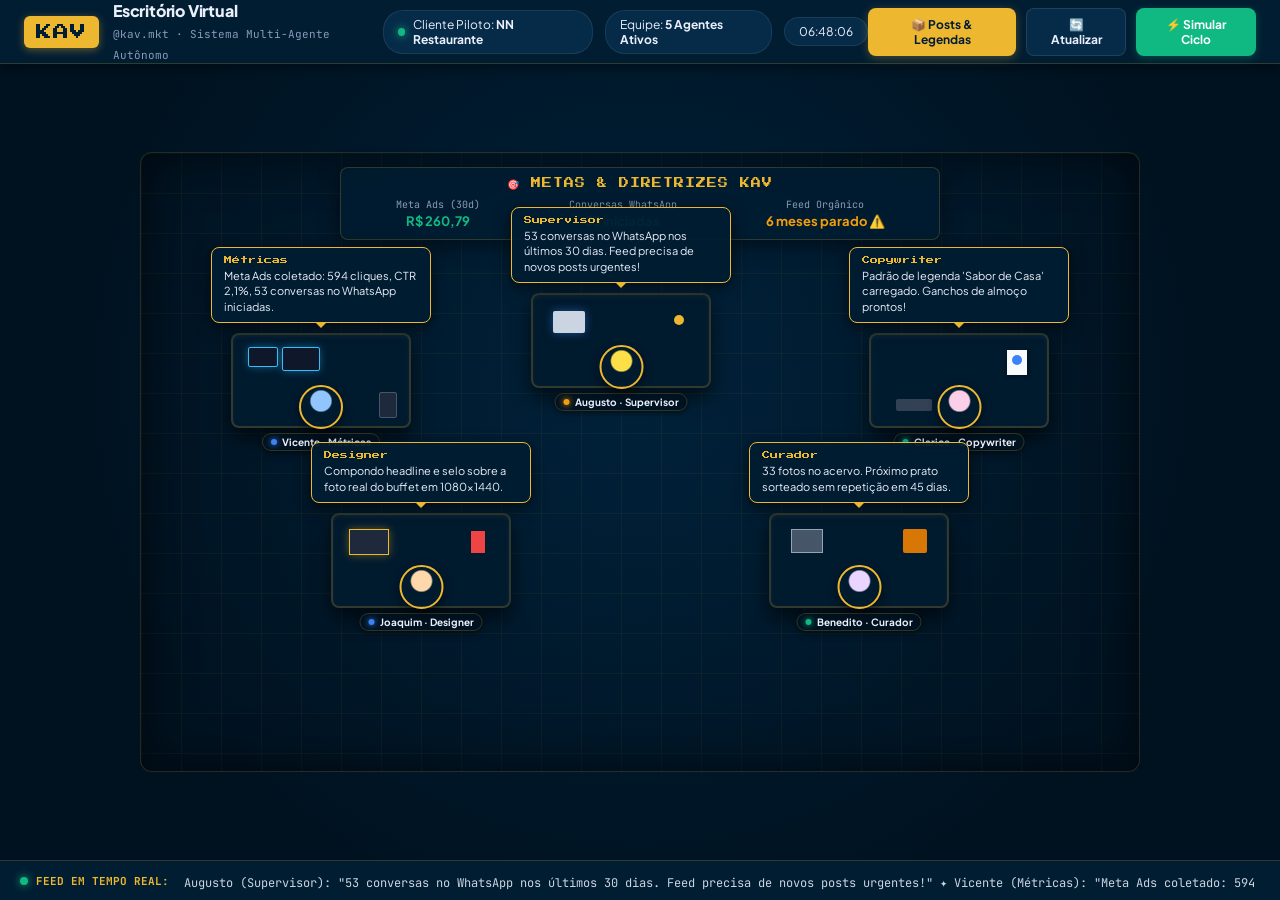
==== commit e214055c: "feat: renderiza layout visual completo do post (4:5) na gaveta de entregaveis" ====
--- a/escritorio-kav/index.html
+++ b/escritorio-kav/index.html
@@ -239,18 +239,28 @@
     </div>
   </div>
 
-  <!-- Sliding Drawer: Posts & Legendas Criados -->
+  <!-- Sliding Drawer: Posts, Artes & Legendas Criados -->
   <div class="drawer-overlay" id="posts-drawer-overlay">
     <div class="drawer-panel" id="posts-drawer">
       <div class="drawer-header">
         <div class="drawer-title-area">
           <h2>📦 Entregas dos Agentes</h2>
-          <span class="drawer-sub">Posts, chamadas e legendas prontas para publicação</span>
+          <span class="drawer-sub">Layouts das artes (4:5) e legendas prontas para publicação</span>
         </div>
         <button class="btn-close-drawer" id="btn-close-drawer">&times;</button>
       </div>
 
       <div class="drawer-content" id="posts-list-container">
+        <!-- Preenchido dinamicamente pelo app.js -->
+      </div>
+    </div>
+  </div>
+
+  <!-- Modal de Zoom da Arte & Mockup Instagram Feed -->
+  <div class="modal-overlay" id="art-zoom-modal">
+    <div class="modal-card art-modal-card">
+      <button class="btn-close" id="art-modal-close">&times;</button>
+      <div id="instagram-post-preview-container">
         <!-- Preenchido dinamicamente pelo app.js -->
       </div>
     </div>
--- a/escritorio-kav/style.css
+++ b/escritorio-kav/style.css
@@ -137,7 +137,7 @@
 .btn-secondary {
   background: var(--bg-surface-elevated);
   color: var(--kav-light);
-  border: 1px solid rgba(255, 255, 255, 0.15);
+  border: 1px solid rgba(255, 255, 255, 0.1);
 }
 
 .btn-secondary:hover {
@@ -159,33 +159,33 @@
 .office-container {
   flex: 1;
   position: relative;
-  display: flex;
+  overflow: auto;
+  display: flex;
+  align-items: center;
   justify-content: center;
-  align-items: center;
-  background: radial-gradient(circle at 50% 40%, #03233d 0%, var(--bg-dark) 80%);
-  overflow: auto;
-  padding: 20px;
+  background: radial-gradient(circle at 50% 40%, #00223b 0%, #001220 70%);
 }
 
 .isometric-world {
   position: relative;
   width: 1000px;
-  height: 640px;
-}
-
-/* Wall Decor / Whiteboard */
+  height: 620px;
+  margin: auto;
+}
+
+/* Wall Decor: Goals Whiteboard */
 .wall-board {
   position: absolute;
-  top: 10px;
+  top: 15px;
   left: 50%;
   transform: translateX(-50%);
-  width: 540px;
-  background: rgba(0, 29, 50, 0.85);
-  border: 2px solid var(--border-color);
-  border-radius: 10px;
-  padding: 12px 20px;
+  width: 600px;
+  background: rgba(0, 29, 50, 0.7);
   backdrop-filter: blur(8px);
-  box-shadow: var(--shadow-glow);
+  border: 1px solid var(--border-color);
+  border-radius: 8px;
+  padding: 10px 16px;
+  box-shadow: 0 4px 20px rgba(0, 0, 0, 0.5);
   z-index: 5;
 }
 
@@ -194,143 +194,108 @@
   font-size: 10px;
   color: var(--kav-gold);
   margin-bottom: 8px;
-  letter-spacing: 0.5px;
+  text-align: center;
+  letter-spacing: 1px;
 }
 
 .board-content {
   display: flex;
-  justify-content: space-between;
+  justify-content: space-around;
+  gap: 12px;
 }
 
 .board-metric {
   display: flex;
   flex-direction: column;
+  align-items: center;
   gap: 2px;
 }
 
 .board-metric .label {
-  font-size: 11px;
+  font-size: 10px;
   color: #8A9BB8;
+  font-family: 'JetBrains Mono', monospace;
 }
 
 .board-metric .val {
   font-size: 13px;
   font-weight: 700;
-  font-family: 'JetBrains Mono', monospace;
 }
 
 .board-metric .val.highlight {
-  color: var(--kav-gold);
+  color: #10B981;
 }
 
 .board-metric .val.warning {
-  color: #F87171;
-}
-
-/* Floor & Workstations */
+  color: #F59E0B;
+}
+
+/* Floor & Isometric Layout */
 .office-floor {
-  position: relative;
-  width: 100%;
-  height: 100%;
-}
-
+  position: absolute;
+  inset: 0;
+  background-image: 
+    linear-gradient(rgba(238, 183, 48, 0.05) 1px, transparent 1px),
+    linear-gradient(90deg, rgba(238, 183, 48, 0.05) 1px, transparent 1px);
+  background-size: 40px 40px;
+  border: 1px solid rgba(238, 183, 48, 0.15);
+  border-radius: 12px;
+  box-shadow: inset 0 0 50px rgba(0, 0, 0, 0.6);
+}
+
+/* Workstation Positions */
 .workstation {
   position: absolute;
-  width: 220px;
-  height: 190px;
   cursor: pointer;
-  transition: transform 0.25s ease;
+  transition: all 0.3s cubic-bezier(0.34, 1.56, 0.64, 1);
+  z-index: 10;
 }
 
 .workstation:hover {
-  transform: scale(1.04);
-}
-
-/* Positions of Stations in Room */
+  transform: scale(1.05) translateY(-4px);
+  z-index: 30;
+}
+
+/* Specific Station Coordinates */
 .station-supervisor {
-  top: 130px;
+  top: 140px;
   left: 390px;
-  z-index: 20;
 }
 
 .station-metricas {
-  top: 260px;
-  left: 120px;
-  z-index: 25;
+  top: 180px;
+  left: 90px;
 }
 
 .station-copywriter {
-  top: 260px;
-  right: 120px;
-  z-index: 25;
+  top: 180px;
+  right: 90px;
+}
+
+.station-designer {
+  top: 360px;
+  left: 190px;
 }
 
 .station-pesquisador {
-  top: 420px;
-  left: 230px;
-  z-index: 30;
-}
-
-.station-designer {
-  top: 420px;
-  right: 230px;
-  z-index: 30;
-}
-
-/* Speech Bubble */
-.speech-bubble {
-  position: absolute;
-  top: -45px;
-  left: 50%;
-  transform: translateX(-50%);
-  background: #ffffff;
-  color: #001D32;
-  border-radius: 12px;
-  padding: 8px 12px;
-  font-size: 11px;
-  line-height: 1.3;
-  width: 190px;
-  box-shadow: 0 4px 15px rgba(0, 0, 0, 0.5);
-  pointer-events: none;
-  z-index: 50;
-  transition: opacity 0.3s ease, transform 0.3s ease;
-}
-
-.speech-bubble::after {
-  content: '';
-  position: absolute;
-  bottom: -6px;
-  left: 50%;
-  transform: translateX(-50%);
-  border-width: 6px 6px 0;
-  border-style: solid;
-  border-color: #ffffff transparent transparent;
-}
-
-.speech-bubble .agent-tag {
-  font-size: 9px;
-  font-weight: 800;
-  text-transform: uppercase;
-  color: #D97706;
-  display: block;
-  margin-bottom: 2px;
-}
-
-.speech-bubble .bubble-text {
-  font-weight: 600;
-  color: #111827;
-}
-
-/* Desk Styling */
+  top: 360px;
+  right: 190px;
+}
+
+/* Desks and 3D Props */
 .desk {
   position: relative;
-  width: 150px;
-  height: 90px;
-  margin: 35px auto 0;
-  background: #0a3356;
-  border: 2px solid rgba(238, 183, 48, 0.4);
-  border-radius: 12px;
-  box-shadow: 0 10px 20px rgba(0, 0, 0, 0.4);
+  width: 180px;
+  height: 95px;
+  background: #001A2E;
+  border: 2px solid var(--border-color);
+  border-radius: 8px;
+  box-shadow: 0 10px 20px rgba(0, 0, 0, 0.6), inset 0 2px 4px rgba(255, 255, 255, 0.05);
+}
+
+.workstation:hover .desk {
+  border-color: var(--kav-gold);
+  box-shadow: 0 12px 25px rgba(238, 183, 48, 0.25);
 }
 
 .desk-surface {
@@ -340,66 +305,185 @@
   padding: 8px;
 }
 
-/* Avatar Sprite & Representation */
+/* Desk Props Details */
+.laptop.pro {
+  width: 32px;
+  height: 22px;
+  background: #CBD5E1;
+  border-radius: 2px;
+  position: absolute;
+  top: 16px;
+  left: 20px;
+  box-shadow: 0 0 10px rgba(59, 130, 246, 0.5);
+}
+
+.coffee-mug {
+  width: 10px;
+  height: 10px;
+  border-radius: 50%;
+  position: absolute;
+  top: 20px;
+  right: 25px;
+}
+
+.coffee-mug.gold { background: var(--kav-gold); }
+.coffee-mug.navy { background: #3B82F6; }
+
+.multi-monitors {
+  display: flex;
+  gap: 4px;
+  position: absolute;
+  top: 12px;
+  left: 15px;
+}
+
+.screen {
+  width: 30px;
+  height: 20px;
+  background: #0F172A;
+  border: 1px solid #38BDF8;
+  border-radius: 2px;
+  box-shadow: 0 0 8px rgba(56, 189, 248, 0.4);
+}
+
+.screen.screen-main {
+  width: 38px;
+  height: 24px;
+}
+
+.server-rack-small {
+  width: 18px;
+  height: 26px;
+  background: #1E293B;
+  border: 1px solid #475569;
+  position: absolute;
+  bottom: 8px;
+  right: 12px;
+  border-radius: 2px;
+}
+
+.keyboard-mech {
+  width: 36px;
+  height: 12px;
+  background: #334155;
+  border-radius: 2px;
+  position: absolute;
+  bottom: 15px;
+  left: 25px;
+}
+
+.paper-stack {
+  width: 20px;
+  height: 25px;
+  background: #F8FAFC;
+  position: absolute;
+  top: 15px;
+  right: 20px;
+  box-shadow: 1px 1px 4px rgba(0,0,0,0.4);
+}
+
+.drawing-tablet {
+  width: 40px;
+  height: 26px;
+  background: #1E293B;
+  border: 1px solid var(--kav-gold);
+  position: absolute;
+  top: 14px;
+  left: 16px;
+  box-shadow: 0 0 10px rgba(238, 183, 48, 0.4);
+}
+
+.pantone-swatch {
+  width: 14px;
+  height: 22px;
+  background: #EF4444;
+  position: absolute;
+  top: 16px;
+  right: 24px;
+}
+
+.photo-album {
+  width: 32px;
+  height: 24px;
+  background: #475569;
+  border: 1px solid #94A3B8;
+  position: absolute;
+  top: 14px;
+  left: 20px;
+}
+
+.catalog-box {
+  width: 24px;
+  height: 24px;
+  background: #D97706;
+  position: absolute;
+  top: 14px;
+  right: 20px;
+  border-radius: 2px;
+}
+
+/* Avatar Sprite Character */
 .avatar-entity {
   position: absolute;
-  top: -20px;
+  bottom: -25px;
   left: 50%;
   transform: translateX(-50%);
   display: flex;
   flex-direction: column;
   align-items: center;
+  gap: 4px;
 }
 
 .avatar-sprite {
-  width: 50px;
-  height: 50px;
+  width: 44px;
+  height: 44px;
   border-radius: 50%;
-  border: 3px solid var(--kav-gold);
+  border: 2px solid var(--kav-gold);
+  box-shadow: 0 4px 10px rgba(0, 0, 0, 0.5);
   background-size: cover;
   background-position: center;
-  box-shadow: 0 4px 12px rgba(0, 0, 0, 0.4);
-  animation: floatAvatar 3s ease-in-out infinite;
-}
-
-/* Nomes Clássicos dos Avatares */
-.avatar-augusto, .avatar-sofia {
-  background: linear-gradient(135deg, #F59E0B, #B45309);
-  background-image: radial-gradient(circle at 35% 35%, #FDE68A 0%, #D97706 70%);
-}
-
-.avatar-vicente, .avatar-marcos {
-  background: linear-gradient(135deg, #3B82F6, #1D4ED8);
-  background-image: radial-gradient(circle at 35% 35%, #93C5FD 0%, #2563EB 70%);
-}
-
-.avatar-clarice, .avatar-beatriz {
-  background: linear-gradient(135deg, #EC4899, #BE185D);
-  background-image: radial-gradient(circle at 35% 35%, #FBCFE8 0%, #DB2777 70%);
-}
-
-.avatar-joaquim, .avatar-lucas {
-  background: linear-gradient(135deg, #10B981, #047857);
-  background-image: radial-gradient(circle at 35% 35%, #A7F3D0 0%, #059669 70%);
-}
-
-.avatar-benedito, .avatar-enzo {
-  background: linear-gradient(135deg, #8B5CF6, #6D28D9);
-  background-image: radial-gradient(circle at 35% 35%, #DDD6FE 0%, #7C3AED 70%);
+  position: relative;
+  transition: transform 0.2s ease;
+}
+
+/* Pixel / Stylized Avatars */
+.avatar-augusto {
+  background: linear-gradient(135deg, #1E3A8A, #3B82F6);
+  background-image: radial-gradient(circle at 50% 35%, #FDE047 30%, transparent 35%);
+}
+
+.avatar-vicente {
+  background: linear-gradient(135deg, #065F46, #10B981);
+  background-image: radial-gradient(circle at 50% 35%, #93C5FD 30%, transparent 35%);
+}
+
+.avatar-clarice {
+  background: linear-gradient(135deg, #831843, #EC4899);
+  background-image: radial-gradient(circle at 50% 35%, #FBCFE8 30%, transparent 35%);
+}
+
+.avatar-joaquim {
+  background: linear-gradient(135deg, #7C2D12, #F97316);
+  background-image: radial-gradient(circle at 50% 35%, #FED7AA 30%, transparent 35%);
+}
+
+.avatar-benedito {
+  background: linear-gradient(135deg, #581C87, #A855F7);
+  background-image: radial-gradient(circle at 50% 35%, #E9D5FF 30%, transparent 35%);
 }
 
 .name-badge {
-  margin-top: 4px;
-  background: rgba(0, 20, 36, 0.9);
-  border: 1px solid rgba(255, 255, 255, 0.15);
+  background: rgba(0, 18, 32, 0.9);
+  border: 1px solid var(--border-color);
+  padding: 2px 8px;
   border-radius: 12px;
-  padding: 3px 8px;
   font-size: 10px;
   font-weight: 700;
   display: flex;
   align-items: center;
   gap: 5px;
   white-space: nowrap;
+  box-shadow: 0 2px 6px rgba(0,0,0,0.5);
 }
 
 .badge-dot {
@@ -411,110 +495,114 @@
 .badge-dot.status-online { background: var(--status-online); box-shadow: 0 0 6px var(--status-online); }
 .badge-dot.status-trabalhando { background: var(--status-working); box-shadow: 0 0 6px var(--status-working); }
 .badge-dot.status-alerta { background: var(--status-alert); box-shadow: 0 0 6px var(--status-alert); }
-
-/* Furniture Elements */
-.laptop.pro {
-  width: 32px;
-  height: 20px;
-  background: #CBD5E1;
-  border-radius: 3px;
-  margin: 10px auto 0;
-  border-top: 2px solid #38BDF8;
-}
-
-.multi-monitors {
-  display: flex;
-  gap: 4px;
-  justify-content: center;
-  margin-top: 6px;
-}
-
-.multi-monitors .screen {
-  width: 24px;
-  height: 18px;
-  background: #1E293B;
-  border: 1px solid #38BDF8;
-  border-radius: 2px;
-}
-
-.drawing-tablet {
-  width: 36px;
-  height: 24px;
-  background: #0284C7;
-  border: 2px solid #38BDF8;
-  border-radius: 4px;
-  margin: 8px auto 0;
-}
-
-.keyboard-mech {
-  width: 38px;
-  height: 16px;
-  background: #334155;
-  border-radius: 2px;
-  margin: 12px auto 0;
-}
-
-.coffee-mug {
-  width: 8px;
-  height: 10px;
-  border-radius: 2px;
-  position: absolute;
-  top: 14px;
-  right: 14px;
-}
-
-.coffee-mug.gold { background: var(--kav-gold); }
-.coffee-mug.navy { background: #38BDF8; }
-
-/* Bottom Live Ticker */
+.badge-dot.status-ocioso { background: #94A3B8; }
+
+/* Speech Bubbles */
+.speech-bubble {
+  position: absolute;
+  bottom: 105px;
+  left: 50%;
+  transform: translateX(-50%);
+  background: rgba(0, 29, 50, 0.95);
+  border: 1px solid var(--kav-gold);
+  border-radius: 8px;
+  padding: 8px 12px;
+  width: 220px;
+  box-shadow: 0 4px 15px rgba(0,0,0,0.6);
+  pointer-events: none;
+  animation: slideDown 0.3s ease;
+  z-index: 25;
+}
+
+.speech-bubble::after {
+  content: '';
+  position: absolute;
+  bottom: -6px;
+  left: 50%;
+  transform: translateX(-50%);
+  width: 0;
+  height: 0;
+  border-left: 6px solid transparent;
+  border-right: 6px solid transparent;
+  border-top: 6px solid var(--kav-gold);
+}
+
+.agent-tag {
+  font-family: 'Press Start 2P', monospace;
+  font-size: 8px;
+  color: var(--kav-gold);
+  display: block;
+  margin-bottom: 4px;
+}
+
+.bubble-text {
+  font-size: 11px;
+  line-height: 1.4;
+  color: var(--kav-light);
+}
+
+/* Activity Footer / Live Ticker */
 .activity-bar {
   height: 40px;
-  background: #000c17;
+  background: var(--bg-surface);
   border-top: 1px solid var(--border-color);
   display: flex;
   align-items: center;
-  padding: 0 24px;
+  padding: 0 20px;
+  gap: 15px;
+  z-index: 100;
+}
+
+.feed-label {
+  display: flex;
+  align-items: center;
+  gap: 8px;
   font-family: 'JetBrains Mono', monospace;
   font-size: 11px;
-}
-
-.feed-label {
-  display: flex;
-  align-items: center;
-  gap: 8px;
+  font-weight: 700;
   color: var(--kav-gold);
-  font-weight: 700;
-  margin-right: 16px;
+  white-space: nowrap;
 }
 
 .pulse-indicator {
   width: 8px;
   height: 8px;
-  background: var(--kav-gold);
   border-radius: 50%;
+  background: var(--status-online);
+  box-shadow: 0 0 8px var(--status-online);
   animation: pulse 1s infinite;
 }
 
 .feed-ticker-container {
-  flex: 1;
   overflow: hidden;
   white-space: nowrap;
+  flex: 1;
 }
 
 .feed-ticker {
-  color: #94A3B8;
-}
-
-/* Modal / Crachá */
+  display: inline-block;
+  font-size: 12px;
+  color: #CBD5E1;
+  font-family: 'JetBrains Mono', monospace;
+  animation: ticker 35s linear infinite;
+}
+
+@keyframes ticker {
+  0% { transform: translateX(100%); }
+  100% { transform: translateX(-100%); }
+}
+
+/* Modal Crachá do Funcionário */
 .modal-overlay {
   position: fixed;
   inset: 0;
   background: rgba(0, 10, 20, 0.75);
-  backdrop-filter: blur(6px);
+  backdrop-filter: blur(4px);
   display: none;
+  align-items: center;
   justify-content: center;
-  align-items: center;
   z-index: 1000;
+  animation: fadeIn 0.2s ease;
 }
 
 .modal-overlay.open {
@@ -525,22 +613,23 @@
   width: 440px;
   background: var(--bg-surface);
   border: 2px solid var(--kav-gold);
-  border-radius: 14px;
+  border-radius: 12px;
   padding: 24px;
-  box-shadow: 0 10px 40px rgba(0, 0, 0, 0.7);
   position: relative;
-  animation: modalEnter 0.25s ease-out;
+  box-shadow: 0 10px 30px rgba(0,0,0,0.8), var(--shadow-glow);
+  animation: popIn 0.25s cubic-bezier(0.16, 1, 0.3, 1);
 }
 
 .btn-close {
   position: absolute;
-  top: 16px;
-  right: 16px;
+  top: 14px;
+  right: 14px;
   background: none;
   border: none;
-  color: #94A3B8;
-  font-size: 24px;
+  color: #8A9BB8;
+  font-size: 22px;
   cursor: pointer;
+  line-height: 1;
 }
 
 .btn-close:hover {
@@ -552,15 +641,15 @@
   align-items: center;
   gap: 16px;
   margin-bottom: 20px;
+  border-bottom: 1px solid rgba(255, 255, 255, 0.08);
   padding-bottom: 16px;
-  border-bottom: 1px solid rgba(255, 255, 255, 0.1);
 }
 
 .modal-avatar-preview {
-  width: 64px;
-  height: 64px;
+  width: 56px;
+  height: 56px;
   border-radius: 50%;
-  border: 3px solid var(--kav-gold);
+  border: 2px solid var(--kav-gold);
 }
 
 .modal-header h2 {
@@ -571,13 +660,12 @@
 
 .modal-role {
   display: block;
-  font-size: 13px;
+  font-size: 12px;
   color: var(--kav-gold);
   font-weight: 600;
 }
 
 .modal-dept {
-  display: inline-block;
   font-size: 11px;
   color: #8A9BB8;
   font-family: 'JetBrains Mono', monospace;
@@ -596,47 +684,42 @@
 }
 
 .status-indicator-box {
-  display: inline-flex;
-  align-items: center;
-  gap: 6px;
-  background: var(--bg-surface-elevated);
-  padding: 4px 10px;
-  border-radius: 6px;
+  display: flex;
+  align-items: center;
+  gap: 8px;
   font-size: 12px;
-  font-weight: 700;
+  font-weight: 600;
 }
 
 .task-desc {
   font-size: 13px;
+  color: var(--kav-light);
   line-height: 1.4;
-  color: var(--kav-light);
 }
 
 .quote-box {
-  background: rgba(238, 183, 48, 0.08);
+  background: #001220;
   border-left: 3px solid var(--kav-gold);
   padding: 8px 12px;
   border-radius: 0 6px 6px 0;
   font-size: 12px;
   font-style: italic;
-  color: #FDE68A;
+  color: #E2E8F0;
 }
 
 .activity-history-list {
   list-style: none;
-  font-size: 11px;
-  font-family: 'JetBrains Mono', monospace;
-  color: #94A3B8;
   display: flex;
   flex-direction: column;
   gap: 6px;
-  max-height: 120px;
-  overflow-y: auto;
 }
 
 .activity-history-list li {
-  padding-left: 10px;
+  font-size: 11px;
+  color: #CBD5E1;
+  font-family: 'JetBrains Mono', monospace;
   position: relative;
+  padding-left: 14px;
 }
 
 .activity-history-list li::before {
@@ -650,8 +733,8 @@
 .drawer-overlay {
   position: fixed;
   inset: 0;
-  background: rgba(0, 10, 20, 0.6);
-  backdrop-filter: blur(4px);
+  background: rgba(0, 10, 20, 0.65);
+  backdrop-filter: blur(6px);
   display: none;
   justify-content: flex-end;
   z-index: 1050;
@@ -663,23 +746,23 @@
 }
 
 .drawer-panel {
-  width: 520px;
-  max-width: 90vw;
+  width: 900px;
+  max-width: 95vw;
   height: 100vh;
   background: var(--bg-surface);
   border-left: 2px solid var(--kav-gold);
   display: flex;
   flex-direction: column;
-  box-shadow: -10px 0 30px rgba(0, 0, 0, 0.7);
+  box-shadow: -15px 0 35px rgba(0, 0, 0, 0.8);
   animation: slideLeft 0.3s cubic-bezier(0.16, 1, 0.3, 1);
 }
 
 .drawer-header {
-  padding: 20px 24px;
+  padding: 18px 24px;
   border-bottom: 1px solid rgba(255, 255, 255, 0.1);
   display: flex;
   justify-content: space-between;
-  align-items: flex-start;
+  align-items: center;
   background: #001524;
 }
 
@@ -700,9 +783,11 @@
   background: none;
   border: none;
   color: #8A9BB8;
-  font-size: 26px;
+  font-size: 28px;
   cursor: pointer;
   line-height: 1;
+  padding: 0 6px;
+  transition: color 0.2s;
 }
 
 .btn-close-drawer:hover {
@@ -712,22 +797,22 @@
 .drawer-content {
   flex: 1;
   overflow-y: auto;
-  padding: 20px 24px;
+  padding: 24px;
   display: flex;
   flex-direction: column;
-  gap: 20px;
+  gap: 24px;
 }
 
 /* Post Cards inside Drawer */
 .post-delivery-card {
   background: var(--bg-surface-elevated);
-  border: 1px solid rgba(238, 183, 48, 0.3);
-  border-radius: 12px;
-  padding: 16px;
+  border: 1px solid rgba(238, 183, 48, 0.35);
+  border-radius: 14px;
+  padding: 18px 20px;
   display: flex;
   flex-direction: column;
-  gap: 12px;
-  box-shadow: 0 4px 15px rgba(0, 0, 0, 0.3);
+  gap: 14px;
+  box-shadow: 0 6px 20px rgba(0, 0, 0, 0.35);
 }
 
 .post-card-meta {
@@ -737,68 +822,365 @@
   font-size: 11px;
   color: #8A9BB8;
   font-family: 'JetBrains Mono', monospace;
-  border-bottom: 1px solid rgba(255, 255, 255, 0.06);
-  padding-bottom: 8px;
+  border-bottom: 1px solid rgba(255, 255, 255, 0.08);
+  padding-bottom: 10px;
+}
+
+.post-badge-group {
+  display: flex;
+  align-items: center;
+  gap: 8px;
 }
 
 .post-badge {
   background: rgba(238, 183, 48, 0.15);
   color: var(--kav-gold);
-  padding: 2px 8px;
+  padding: 3px 10px;
+  border-radius: 6px;
+  font-weight: 700;
+  border: 1px solid rgba(238, 183, 48, 0.3);
+}
+
+.post-cat-pill {
+  background: rgba(255, 255, 255, 0.08);
+  color: #E2E8F0;
+  padding: 3px 8px;
+  border-radius: 6px;
+  font-size: 10px;
+}
+
+.post-date-text {
+  color: #8A9BB8;
+}
+
+/* Two-column layout: Art & Caption */
+.post-card-grid {
+  display: grid;
+  grid-template-columns: 320px 1fr;
+  gap: 22px;
+  align-items: start;
+}
+
+@media (max-width: 820px) {
+  .post-card-grid {
+    grid-template-columns: 1fr;
+  }
+}
+
+.col-section-header {
+  display: flex;
+  justify-content: space-between;
+  align-items: center;
+  margin-bottom: 8px;
+}
+
+.col-section-title {
+  font-size: 11px;
+  font-weight: 800;
+  color: #A0AEC0;
+  font-family: 'JetBrains Mono', monospace;
+  text-transform: uppercase;
+}
+
+.col-section-tag {
+  font-size: 10px;
+  color: #718096;
+  font-family: 'JetBrains Mono', monospace;
+}
+
+.col-section-tag.ready {
+  color: var(--status-online);
+  font-weight: 700;
+}
+
+/* Visual Post Layout Canvas (Instagram 4:5 Art) */
+.post-art-canvas {
+  width: 100%;
+  aspect-ratio: 4 / 5;
+  position: relative;
+  border-radius: 12px;
+  overflow: hidden;
+  border: 2px solid rgba(238, 183, 48, 0.45);
+  box-shadow: 0 8px 24px rgba(0, 0, 0, 0.5);
+  background: #060b13;
+  cursor: pointer;
+  transition: transform 0.2s ease, box-shadow 0.2s ease;
+}
+
+.post-art-canvas:hover {
+  transform: translateY(-2px);
+  box-shadow: 0 10px 28px rgba(238, 183, 48, 0.25);
+}
+
+.art-photo-bg {
+  position: absolute;
+  inset: 0;
+  background-size: cover;
+  background-position: center;
+  transition: transform 0.3s ease;
+  background-color: #121e2d;
+  display: flex;
+  align-items: center;
+  justify-content: center;
+}
+
+.art-fallback-icon {
+  font-size: 54px;
+  opacity: 0.7;
+}
+
+.art-vignette-top {
+  position: absolute;
+  top: 0;
+  left: 0;
+  right: 0;
+  height: 38%;
+  background: linear-gradient(to bottom, rgba(0, 18, 32, 0.94) 0%, rgba(0, 18, 32, 0) 100%);
+  pointer-events: none;
+  z-index: 1;
+}
+
+.art-vignette-bottom {
+  position: absolute;
+  bottom: 0;
+  left: 0;
+  right: 0;
+  height: 60%;
+  background: linear-gradient(to top, rgba(0, 18, 32, 0.98) 0%, rgba(0, 18, 32, 0.75) 50%, rgba(0, 18, 32, 0) 100%);
+  pointer-events: none;
+  z-index: 1;
+}
+
+.art-header-layer {
+  position: absolute;
+  top: 14px;
+  left: 14px;
+  right: 14px;
+  display: flex;
+  justify-content: space-between;
+  align-items: center;
+  z-index: 2;
+}
+
+.art-brand-badge {
+  display: flex;
+  align-items: center;
+  gap: 8px;
+}
+
+.art-brand-icon {
+  font-size: 20px;
+  filter: drop-shadow(0 2px 4px rgba(0,0,0,0.6));
+}
+
+.art-brand-name {
+  font-size: 11px;
+  font-weight: 800;
+  color: var(--kav-gold);
+  letter-spacing: 0.5px;
+  text-shadow: 0 2px 4px rgba(0,0,0,0.9);
+}
+
+.art-brand-sub {
+  font-size: 8px;
+  color: #CBD5E1;
+  font-family: 'JetBrains Mono', monospace;
+  text-shadow: 0 1px 3px rgba(0,0,0,0.9);
+}
+
+.art-city-pill {
+  font-size: 8px;
+  font-weight: 700;
+  color: #FFFFFF;
+  background: rgba(0, 0, 0, 0.55);
+  backdrop-filter: blur(4px);
+  padding: 3px 7px;
+  border-radius: 10px;
+  border: 1px solid rgba(255, 255, 255, 0.2);
+  font-family: 'JetBrains Mono', monospace;
+}
+
+.art-footer-layer {
+  position: absolute;
+  bottom: 14px;
+  left: 14px;
+  right: 14px;
+  display: flex;
+  flex-direction: column;
+  gap: 6px;
+  z-index: 2;
+}
+
+.art-seal-ribbon {
+  display: inline-flex;
+  align-items: center;
+  gap: 5px;
+  background: linear-gradient(135deg, #EEB730, #D49B1E);
+  color: #001220;
+  font-size: 10px;
+  font-weight: 800;
+  padding: 4px 10px;
   border-radius: 4px;
+  box-shadow: 0 2px 8px rgba(0,0,0,0.6);
+  align-self: flex-start;
+  text-transform: uppercase;
+  letter-spacing: 0.4px;
+}
+
+.art-seal-ribbon .star {
+  color: #001220;
+  font-size: 11px;
+}
+
+.art-headline {
+  font-size: 19px;
+  font-weight: 800;
+  color: #FFFFFF;
+  text-transform: uppercase;
+  line-height: 1.15;
+  text-shadow: 0 3px 8px rgba(0,0,0,0.95);
+  letter-spacing: -0.3px;
+  margin: 2px 0;
+}
+
+.art-footer-info {
+  display: flex;
+  justify-content: space-between;
+  align-items: center;
+  font-size: 8.5px;
+  color: #E2E8F0;
+  font-family: 'JetBrains Mono', monospace;
+  border-top: 1px solid rgba(255,255,255,0.18);
+  padding-top: 5px;
+  text-shadow: 0 1px 3px rgba(0,0,0,0.9);
+}
+
+.art-hover-overlay {
+  position: absolute;
+  inset: 0;
+  background: rgba(0, 18, 32, 0.6);
+  backdrop-filter: blur(2px);
+  display: flex;
+  align-items: center;
+  justify-content: center;
+  opacity: 0;
+  transition: opacity 0.2s ease;
+  z-index: 5;
+}
+
+.art-hover-overlay span {
+  background: var(--kav-gold);
+  color: var(--kav-navy);
+  font-size: 11px;
+  font-weight: 800;
+  padding: 7px 14px;
+  border-radius: 20px;
+  box-shadow: 0 4px 12px rgba(0,0,0,0.5);
+}
+
+.post-art-canvas:hover .art-hover-overlay {
+  opacity: 1;
+}
+
+.art-actions-row {
+  display: flex;
+  gap: 8px;
+  margin-top: 8px;
+}
+
+.btn-art-action {
+  flex: 1;
+  background: rgba(255, 255, 255, 0.05);
+  border: 1px solid rgba(238, 183, 48, 0.3);
+  color: var(--kav-light);
+  font-size: 11px;
   font-weight: 700;
-}
-
-.post-card-headline {
-  font-size: 14px;
+  padding: 8px 10px;
+  border-radius: 6px;
+  cursor: pointer;
+  transition: all 0.2s ease;
+  text-align: center;
+}
+
+.btn-art-action:hover {
+  background: rgba(238, 183, 48, 0.15);
+  border-color: var(--kav-gold);
+  color: var(--kav-gold);
+}
+
+.btn-art-download {
+  background: rgba(238, 183, 48, 0.1);
+  color: var(--kav-gold);
+}
+
+/* Caption Column */
+.post-caption-col {
+  display: flex;
+  flex-direction: column;
+  gap: 10px;
+  height: 100%;
+}
+
+.post-item-title-box {
+  background: #001524;
+  border: 1px solid rgba(255, 255, 255, 0.06);
+  border-radius: 8px;
+  padding: 8px 12px;
+  display: flex;
+  justify-content: space-between;
+  align-items: center;
+}
+
+.post-item-name {
+  font-size: 13px;
   font-weight: 700;
   color: var(--kav-light);
+}
+
+.post-creators-tag {
+  font-size: 10px;
+  color: #8A9BB8;
+  font-family: 'JetBrains Mono', monospace;
 }
 
 .post-caption-box {
   background: #001220;
   border: 1px solid rgba(255, 255, 255, 0.08);
   border-radius: 8px;
-  padding: 12px;
+  padding: 14px;
   font-size: 12px;
-  line-height: 1.5;
+  line-height: 1.6;
   color: #D1D5DB;
   white-space: pre-wrap;
   font-family: 'Plus Jakarta Sans', sans-serif;
-  max-height: 180px;
+  height: 310px;
   overflow-y: auto;
 }
 
-.post-card-footer {
-  display: flex;
-  justify-content: space-between;
-  align-items: center;
-  margin-top: 4px;
-}
-
-.post-creators {
-  font-size: 10px;
-  color: #8A9BB8;
-  font-family: 'JetBrains Mono', monospace;
+.post-caption-footer {
+  display: flex;
+  justify-content: flex-end;
+  margin-top: 2px;
 }
 
 .btn-copy {
   background: var(--kav-gold);
   color: var(--kav-navy);
   border: none;
-  padding: 6px 14px;
+  padding: 8px 18px;
   border-radius: 6px;
-  font-size: 11px;
+  font-size: 12px;
   font-weight: 700;
   cursor: pointer;
   transition: all 0.2s ease;
   display: flex;
   align-items: center;
-  gap: 5px;
+  gap: 6px;
 }
 
 .btn-copy:hover {
   background: #f7c756;
+  transform: translateY(-1px);
 }
 
 .btn-copy.copied {
@@ -806,20 +1188,181 @@
   color: #ffffff;
 }
 
+/* Modal Zoom da Arte & Instagram Preview */
+.art-modal-card {
+  width: 520px;
+  max-width: 92vw;
+  max-height: 90vh;
+  overflow-y: auto;
+  background: #001424;
+  border: 2px solid var(--kav-gold);
+  border-radius: 16px;
+  padding: 0;
+  box-shadow: 0 15px 40px rgba(0, 0, 0, 0.85);
+}
+
+.insta-mockup-frame {
+  display: flex;
+  flex-direction: column;
+}
+
+.insta-top-bar {
+  padding: 12px 16px;
+  display: flex;
+  justify-content: space-between;
+  align-items: center;
+  border-bottom: 1px solid rgba(255, 255, 255, 0.08);
+  background: #00182c;
+}
+
+.insta-user-box {
+  display: flex;
+  align-items: center;
+  gap: 10px;
+}
+
+.insta-avatar-ring {
+  width: 38px;
+  height: 38px;
+  border-radius: 50%;
+  background: linear-gradient(45deg, #f09433, #e6683c, #dc2743, #cc2366, #bc1888);
+  padding: 2px;
+}
+
+.insta-avatar-inner {
+  width: 100%;
+  height: 100%;
+  border-radius: 50%;
+  background: #001220;
+  display: flex;
+  align-items: center;
+  justify-content: center;
+  font-size: 16px;
+}
+
+.insta-meta {
+  display: flex;
+  flex-direction: column;
+}
+
+.insta-name-row {
+  display: flex;
+  align-items: center;
+  gap: 5px;
+  font-size: 13px;
+  color: #FFFFFF;
+}
+
+.insta-badge-check {
+  color: #3897f0;
+  font-size: 11px;
+}
+
+.insta-dot-sep {
+  color: #718096;
+}
+
+.insta-follow-btn {
+  font-size: 12px;
+  color: #63B3ED;
+  cursor: pointer;
+}
+
+.insta-loc-sub {
+  font-size: 10px;
+  color: #8A9BB8;
+  font-family: 'JetBrains Mono', monospace;
+}
+
+.insta-options-btn {
+  color: #8A9BB8;
+  cursor: pointer;
+}
+
+.insta-creative-canvas {
+  width: 100%;
+  aspect-ratio: 4 / 5;
+  position: relative;
+  overflow: hidden;
+  background: #000000;
+}
+
+.insta-creative-canvas .art-headline {
+  font-size: 26px;
+}
+
+.insta-creative-canvas .art-seal-ribbon {
+  font-size: 12px;
+  padding: 6px 12px;
+}
+
+.insta-engagement-bar {
+  display: flex;
+  justify-content: space-between;
+  align-items: center;
+  padding: 12px 16px 6px;
+  font-size: 20px;
+}
+
+.insta-icons-group {
+  display: flex;
+  gap: 16px;
+}
+
+.insta-action-btn {
+  cursor: pointer;
+}
+
+.insta-action-btn.red {
+  color: #EF4444;
+}
+
+.insta-text-section {
+  padding: 6px 16px 16px;
+  display: flex;
+  flex-direction: column;
+  gap: 8px;
+}
+
+.insta-likes-count {
+  font-size: 12px;
+  color: #E2E8F0;
+}
+
+.insta-full-caption {
+  font-size: 12px;
+  line-height: 1.5;
+  color: #CBD5E1;
+  max-height: 140px;
+  overflow-y: auto;
+  background: rgba(0, 0, 0, 0.25);
+  padding: 10px;
+  border-radius: 8px;
+  border: 1px solid rgba(255, 255, 255, 0.05);
+}
+
+.insta-modal-actions {
+  padding: 14px 16px;
+  border-top: 1px solid rgba(255, 255, 255, 0.08);
+  display: flex;
+  justify-content: flex-end;
+  gap: 10px;
+  background: #00182c;
+}
+
 /* Animations */
 @keyframes pulse {
   0% { opacity: 0.6; transform: scale(0.95); }
-  50% { opacity: 1; transform: scale(1.1); }
+  50% { opacity: 1; transform: scale(1.05); }
   100% { opacity: 0.6; transform: scale(0.95); }
 }
 
-@keyframes floatAvatar {
-  0% { transform: translateY(0); }
-  50% { transform: translateY(-4px); }
-  100% { transform: translateY(0); }
-}
-
-@keyframes modalEnter {
+@keyframes slideDown {
+  from { opacity: 0; transform: translateY(-10px); }
+  to { opacity: 1; transform: translateY(0); }
+}
+
+@keyframes popIn {
   from { opacity: 0; transform: scale(0.92); }
   to { opacity: 1; transform: scale(1); }
 }
